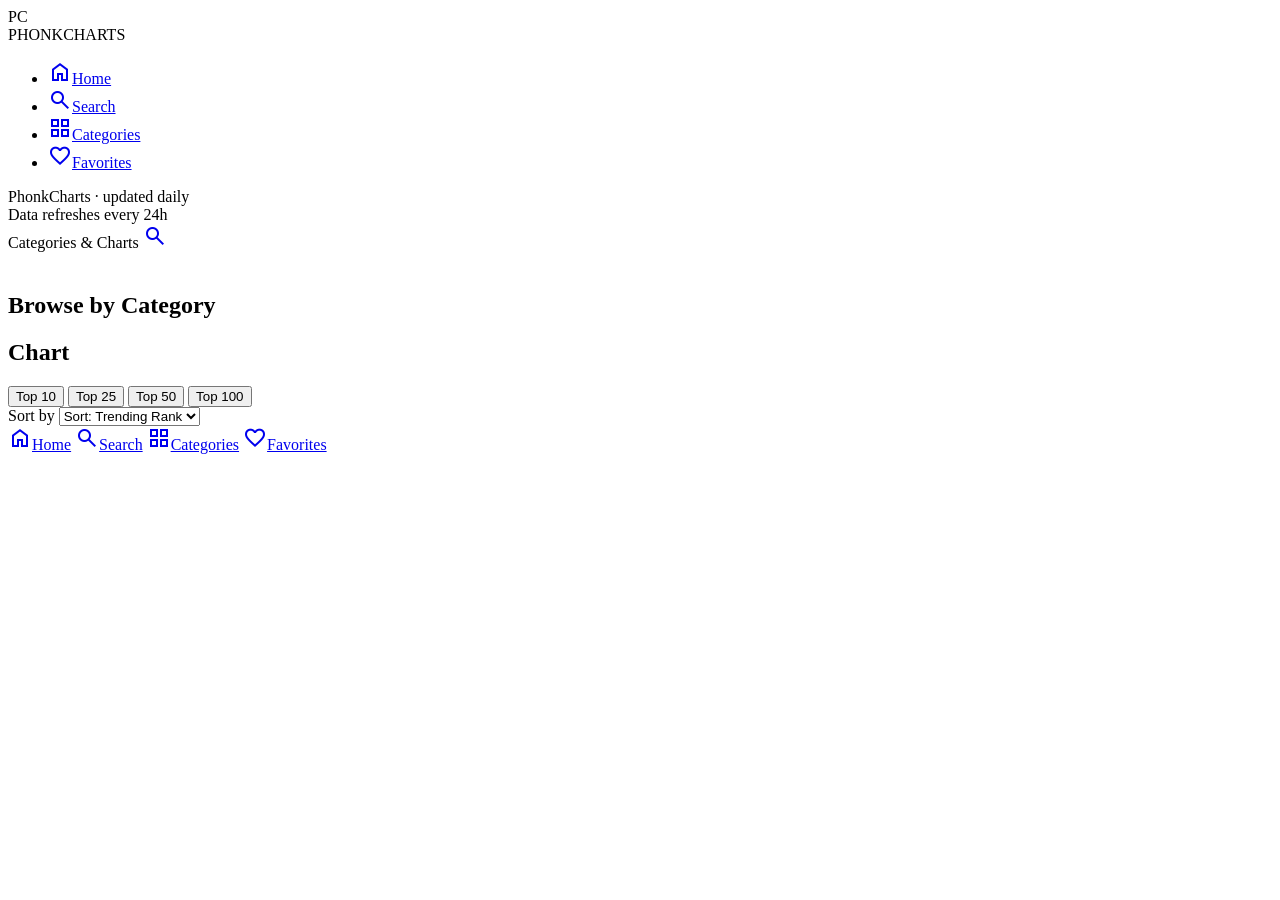
==== categories.html @ aa0d4f7c "Add files via upload" ====
<!DOCTYPE html>
<html lang="en">
<head>
<meta charset="UTF-8" />
<meta name="viewport" content="width=device-width, initial-scale=1, viewport-fit=cover" />
<title>Categories & Charts — PhonkCharts</title>
<meta name="description" content="Browse phonk, drift, sigma, luxury and more categories, or view the Top 10/25/50/100 trending charts." />
<link rel="canonical" href="https://kon41.github.io/phonkcharts/categories.html" />
<meta name="theme-color" content="#0a0a0f" />
<link rel="manifest" href="manifest.json" />
<link rel="icon" href="assets/icons/icon-192.png" />
<link rel="apple-touch-icon" href="assets/icons/icon-192.png" />
<link rel="preconnect" href="https://fonts.googleapis.com" />
<link rel="preconnect" href="https://fonts.gstatic.com" crossorigin />
<link href="https://fonts.googleapis.com/css2?family=Bebas+Neue&family=Inter:wght@400;500;600;700;800&family=Space+Mono:wght@400;700&display=swap" rel="stylesheet" />
<link rel="stylesheet" href="https://fonts.googleapis.com/css2?family=Material+Symbols+Outlined:opsz,wght,FILL,GRAD@20,400,0,0" />
<link rel="stylesheet" href="css/style.css" />
</head>
<body>
<div class="app-shell">
  <aside class="sidebar" aria-label="Main navigation">
    <div class="brand"><div class="brand__mark">PC</div><div class="brand__name">PHONK<span>CHARTS</span></div></div>
    <ul class="nav-list">
      <li><a class="nav-link" data-nav="home" href="index.html"><span class="material-symbols-outlined">home</span>Home</a></li>
      <li><a class="nav-link" data-nav="search" href="search.html"><span class="material-symbols-outlined">search</span>Search</a></li>
      <li><a class="nav-link active" data-nav="categories" href="categories.html"><span class="material-symbols-outlined">grid_view</span>Categories</a></li>
      <li><a class="nav-link" data-nav="favorites" href="favorites.html"><span class="material-symbols-outlined">favorite</span>Favorites</a></li>
    </ul>
    <div class="sidebar-foot">PhonkCharts · updated daily<br />Data refreshes every 24h</div>
  </aside>

  <main class="main">
    <header class="topbar">
      <span class="topbar__title">Categories & Charts</span>
      <a href="search.html" class="icon-btn" aria-label="Search"><span class="material-symbols-outlined">search</span></a>
    </header>

    <section class="section" style="padding-top:20px;">
      <div class="section__head"><h2 class="section__title">Browse by Category</h2></div>
      <div class="chip-row" id="category-chips"></div>
    </section>

    <section class="section">
      <div class="section__head">
        <h2 class="section__title" id="chart-heading">Chart</h2>
        <div class="tab-group" id="chart-tabs" role="tablist" aria-label="Chart size">
          <button data-size="10" role="tab" aria-selected="false">Top 10</button>
          <button class="active" data-size="25" role="tab" aria-selected="true">Top 25</button>
          <button data-size="50" role="tab" aria-selected="false">Top 50</button>
          <button data-size="100" role="tab" aria-selected="false">Top 100</button>
        </div>
      </div>

      <div class="toolbar">
        <label for="sort-select" class="visually-hidden">Sort by</label>
        <select id="sort-select" class="select">
          <option value="rank">Sort: Trending Rank</option>
          <option value="popularity">Sort: Popularity</option>
          <option value="newest">Sort: Newest</option>
        </select>
        <button class="chip" id="clear-category" style="display:none;">✕ Clear category filter</button>
      </div>

      <div id="chart-list"></div>
    </section>
  </main>
</div>

<nav class="bottom-nav" aria-label="Mobile navigation">
  <a data-nav="home" href="index.html"><span class="material-symbols-outlined">home</span>Home</a>
  <a data-nav="search" href="search.html"><span class="material-symbols-outlined">search</span>Search</a>
  <a data-nav="categories" href="categories.html" class="active"><span class="material-symbols-outlined">grid_view</span>Categories</a>
  <a data-nav="favorites" href="favorites.html"><span class="material-symbols-outlined">favorite</span>Favorites</a>
</nav>

<script type="module" src="js/categories.js"></script>
</body>
</html>
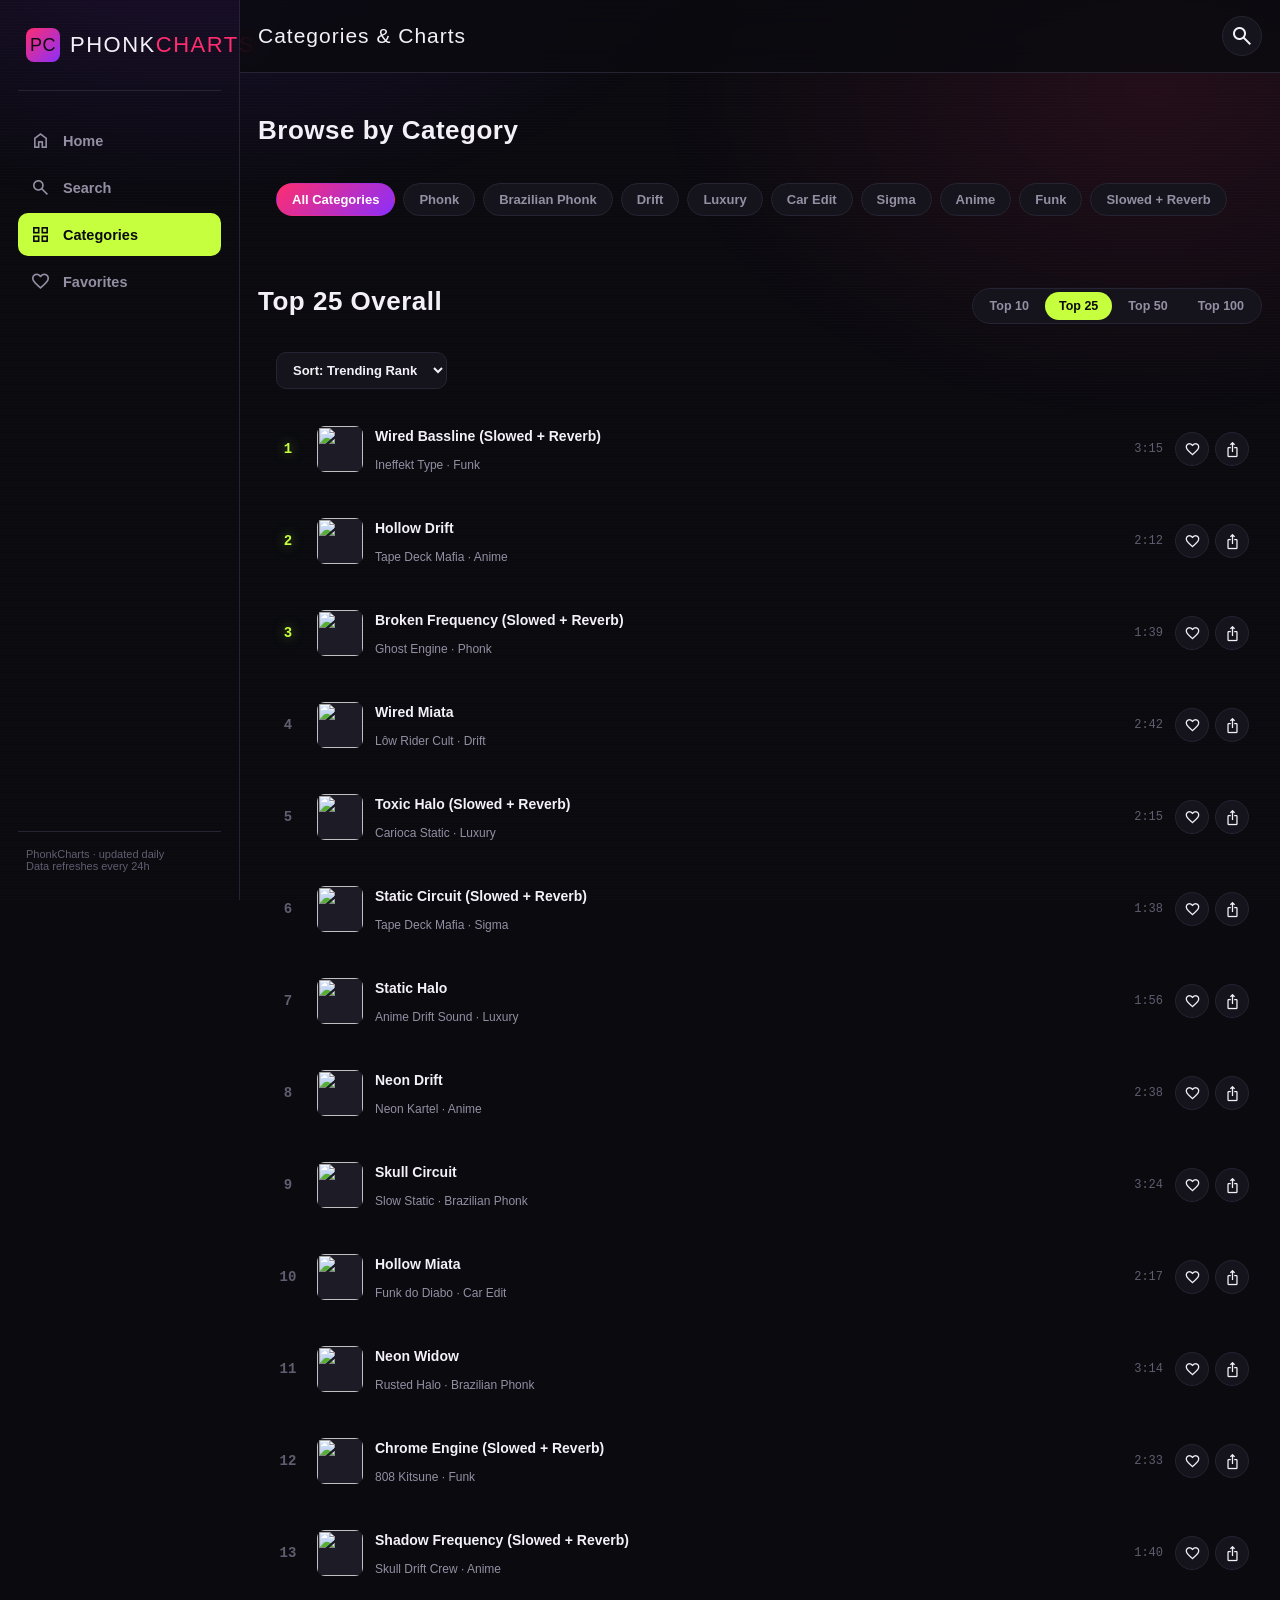
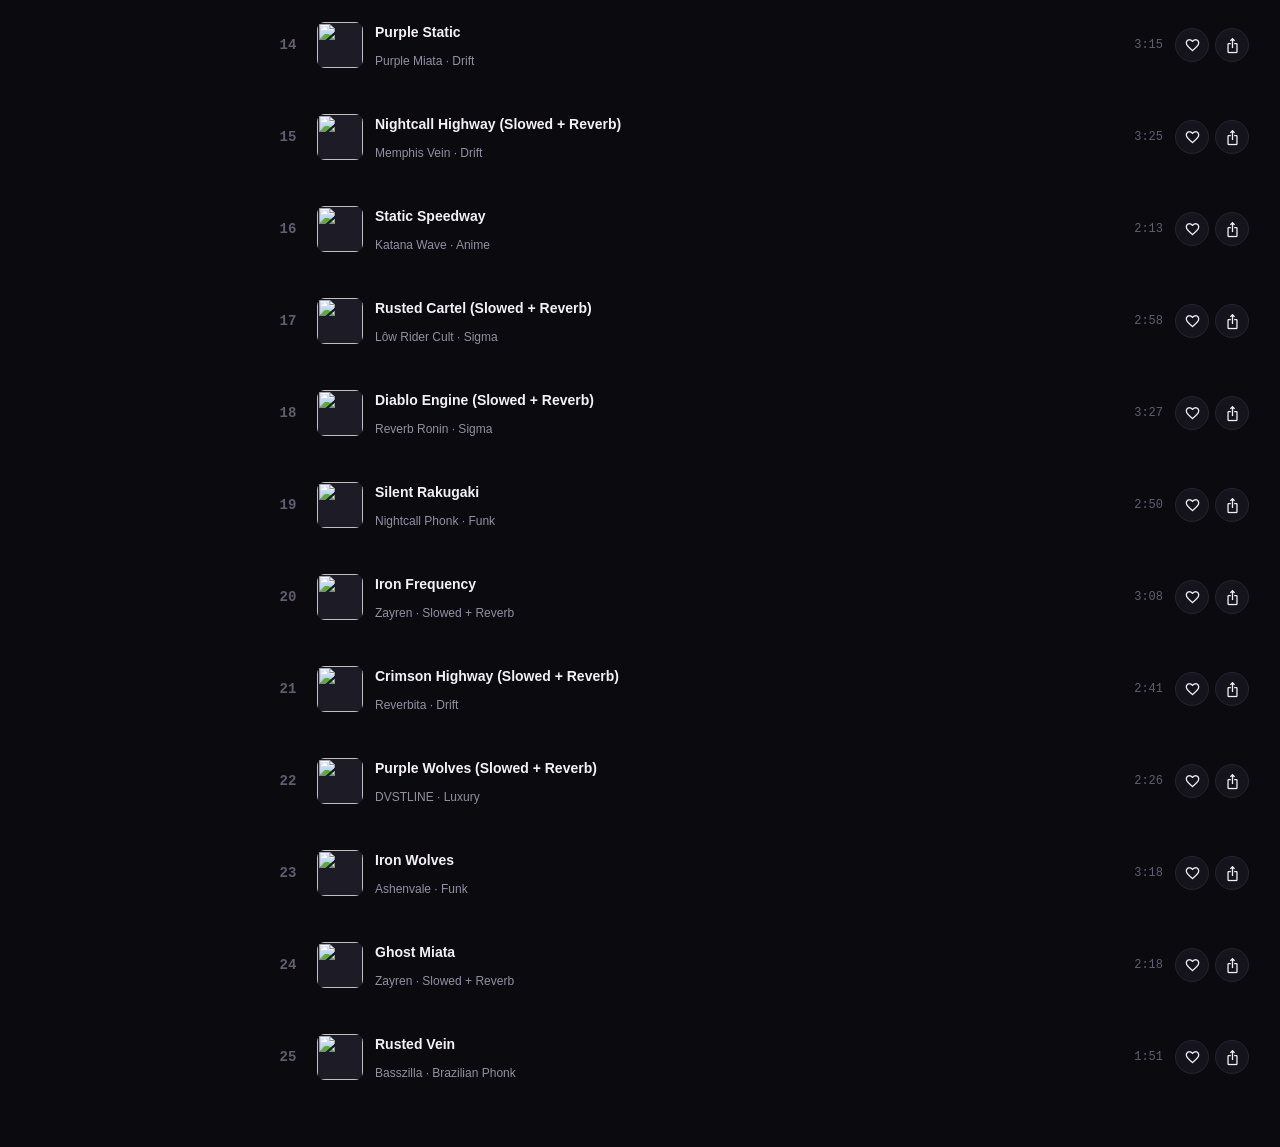
==== commit fe67f66c: "Add files via upload" ====
--- a/categories.html
+++ b/categories.html
@@ -8,13 +8,13 @@
 <link rel="canonical" href="https://kon41.github.io/phonkcharts/categories.html" />
 <meta name="theme-color" content="#0a0a0f" />
 <link rel="manifest" href="manifest.json" />
-<link rel="icon" href="assets/icons/icon-192.png" />
-<link rel="apple-touch-icon" href="assets/icons/icon-192.png" />
+<link rel="icon" href="icon-192.png" />
+<link rel="apple-touch-icon" href="icon-192.png" />
 <link rel="preconnect" href="https://fonts.googleapis.com" />
 <link rel="preconnect" href="https://fonts.gstatic.com" crossorigin />
 <link href="https://fonts.googleapis.com/css2?family=Bebas+Neue&family=Inter:wght@400;500;600;700;800&family=Space+Mono:wght@400;700&display=swap" rel="stylesheet" />
 <link rel="stylesheet" href="https://fonts.googleapis.com/css2?family=Material+Symbols+Outlined:opsz,wght,FILL,GRAD@20,400,0,0" />
-<link rel="stylesheet" href="css/style.css" />
+<link rel="stylesheet" href="style.css" />
 </head>
 <body>
 <div class="app-shell">
@@ -73,6 +73,6 @@
   <a data-nav="favorites" href="favorites.html"><span class="material-symbols-outlined">favorite</span>Favorites</a>
 </nav>
 
-<script type="module" src="js/categories.js"></script>
+<script type="module" src="categories.js"></script>
 </body>
 </html>
--- a/style.css
+++ b/style.css
@@ -0,0 +1,799 @@
+/* =========================================================================
+   PhonkCharts — Design System
+   Aesthetic: Brazilian phonk / drift car culture / VHS mixtape.
+   Palette:
+     --void        #0A0A0F  base background
+     --elevated    #15141C  cards/surfaces
+     --elevated-2  #1D1B26  hover surfaces
+     --magenta     #FF2D6F  primary neon (cassette-red-pink)
+     --violet      #8B2FFB  secondary neon
+     --acid        #C6FF3D  rank/trending accent (tachometer green)
+     --ink         #F3F1F7  primary text
+     --ink-dim     #948FA3  secondary text
+     --line        #262432  hairline borders
+   Type: 'Bebas Neue' (display/ranks), 'Inter' (body), 'Space Mono' (data/duration/rank digits)
+   Signature: the "tape reel" rank dial + scanline glitch sweep on hover.
+   ========================================================================= */
+
+:root {
+  --void: #0a0a0f;
+  --elevated: #15141c;
+  --elevated-2: #1d1b26;
+  --magenta: #ff2d6f;
+  --magenta-dim: #ff2d6f33;
+  --violet: #8b2ffb;
+  --violet-dim: #8b2ffb33;
+  --acid: #c6ff3d;
+  --ink: #f3f1f7;
+  --ink-dim: #948fa3;
+  --ink-faint: #625d70;
+  --line: #262432;
+  --radius-s: 10px;
+  --radius-m: 16px;
+  --radius-l: 24px;
+  --nav-h: 68px;
+  --sidebar-w: 240px;
+  --shadow-glow: 0 0 0 1px var(--line), 0 12px 32px -12px rgba(255, 45, 111, 0.25);
+}
+
+* { box-sizing: border-box; }
+
+html, body {
+  margin: 0;
+  padding: 0;
+  background: var(--void);
+  color: var(--ink);
+  font-family: 'Inter', -apple-system, BlinkMacSystemFont, 'Segoe UI', sans-serif;
+  -webkit-font-smoothing: antialiased;
+  scroll-behavior: smooth;
+}
+
+@media (prefers-reduced-motion: reduce) {
+  html { scroll-behavior: auto; }
+  *, *::before, *::after { animation-duration: 0.001ms !important; transition-duration: 0.001ms !important; }
+}
+
+img { max-width: 100%; display: block; }
+a { color: inherit; text-decoration: none; }
+button { font-family: inherit; cursor: pointer; }
+
+/* ---------- Ambient background texture: faint scanlines + grain ---------- */
+body::before {
+  content: "";
+  position: fixed;
+  inset: 0;
+  pointer-events: none;
+  z-index: 0;
+  background:
+    repeating-linear-gradient(0deg, rgba(255, 255, 255, 0.012) 0px, rgba(255, 255, 255, 0.012) 1px, transparent 1px, transparent 3px),
+    radial-gradient(ellipse 900px 500px at 15% -10%, rgba(139, 47, 251, 0.14), transparent 60%),
+    radial-gradient(ellipse 900px 600px at 90% 10%, rgba(255, 45, 111, 0.10), transparent 55%);
+}
+
+/* ---------- App shell ---------- */
+.app-shell {
+  position: relative;
+  z-index: 1;
+  display: flex;
+  min-height: 100vh;
+}
+
+/* ---------- Desktop sidebar ---------- */
+.sidebar {
+  width: var(--sidebar-w);
+  flex-shrink: 0;
+  display: none;
+  flex-direction: column;
+  padding: 28px 18px;
+  border-right: 1px solid var(--line);
+  position: sticky;
+  top: 0;
+  height: 100vh;
+}
+
+@media (min-width: 900px) {
+  .sidebar { display: flex; }
+}
+
+.brand {
+  display: flex;
+  align-items: center;
+  gap: 10px;
+  padding: 0 8px 28px;
+  margin-bottom: 8px;
+  border-bottom: 1px solid var(--line);
+}
+
+.brand__mark {
+  width: 34px;
+  height: 34px;
+  border-radius: 8px;
+  background: linear-gradient(135deg, var(--magenta), var(--violet));
+  display: flex;
+  align-items: center;
+  justify-content: center;
+  font-family: 'Bebas Neue', sans-serif;
+  font-size: 18px;
+  letter-spacing: 0.5px;
+  color: var(--void);
+  flex-shrink: 0;
+}
+
+.brand__name {
+  font-family: 'Bebas Neue', sans-serif;
+  font-size: 22px;
+  letter-spacing: 1.5px;
+}
+
+.brand__name span { color: var(--magenta); }
+
+.nav-list {
+  list-style: none;
+  margin: 20px 0 0;
+  padding: 0;
+  display: flex;
+  flex-direction: column;
+  gap: 4px;
+}
+
+.nav-link {
+  display: flex;
+  align-items: center;
+  gap: 12px;
+  padding: 11px 12px;
+  border-radius: var(--radius-s);
+  color: var(--ink-dim);
+  font-size: 14.5px;
+  font-weight: 600;
+  transition: background 0.15s ease, color 0.15s ease;
+}
+
+.nav-link .material-symbols-outlined { font-size: 21px; }
+
+.nav-link:hover { color: var(--ink); background: var(--elevated); }
+
+.nav-link.active {
+  color: var(--void);
+  background: var(--acid);
+}
+
+.sidebar-foot {
+  margin-top: auto;
+  padding: 12px 8px 0;
+  font-size: 11px;
+  color: var(--ink-faint);
+  border-top: 1px solid var(--line);
+  padding-top: 16px;
+}
+
+/* ---------- Main column ---------- */
+.main {
+  flex: 1;
+  min-width: 0;
+  padding-bottom: calc(var(--nav-h) + 24px);
+}
+
+@media (min-width: 900px) {
+  .main { padding-bottom: 40px; }
+}
+
+/* ---------- Sticky top bar (mobile + desktop) ---------- */
+.topbar {
+  position: sticky;
+  top: 0;
+  z-index: 20;
+  display: flex;
+  align-items: center;
+  justify-content: space-between;
+  gap: 12px;
+  padding: 16px 18px;
+  background: rgba(10, 10, 15, 0.82);
+  backdrop-filter: blur(14px);
+  -webkit-backdrop-filter: blur(14px);
+  border-bottom: 1px solid var(--line);
+}
+
+.topbar__title {
+  font-family: 'Bebas Neue', sans-serif;
+  font-size: 21px;
+  letter-spacing: 1px;
+}
+
+.topbar__title-mobile-mark {
+  display: inline-flex;
+  align-items: center;
+  gap: 8px;
+}
+
+@media (min-width: 900px) {
+  .topbar__title-mobile-mark .brand__mark { display: none; }
+}
+
+.icon-btn {
+  width: 40px;
+  height: 40px;
+  border-radius: 50%;
+  border: 1px solid var(--line);
+  background: var(--elevated);
+  color: var(--ink);
+  display: flex;
+  align-items: center;
+  justify-content: center;
+  transition: border-color 0.15s ease, transform 0.15s ease;
+}
+
+.icon-btn:hover { border-color: var(--magenta); transform: translateY(-1px); }
+.icon-btn:active { transform: translateY(0); }
+
+/* ---------- Search bar ---------- */
+.search-bar {
+  display: flex;
+  align-items: center;
+  gap: 10px;
+  background: var(--elevated);
+  border: 1px solid var(--line);
+  border-radius: 999px;
+  padding: 10px 16px;
+  flex: 1;
+  max-width: 480px;
+}
+
+.search-bar input {
+  flex: 1;
+  background: transparent;
+  border: none;
+  outline: none;
+  color: var(--ink);
+  font-size: 14.5px;
+  font-family: inherit;
+}
+
+.search-bar input::placeholder { color: var(--ink-faint); }
+.search-bar .material-symbols-outlined { color: var(--ink-faint); font-size: 20px; }
+
+/* ---------- Section headers ---------- */
+.section {
+  padding: 28px 18px 4px;
+}
+
+.section__head {
+  display: flex;
+  align-items: baseline;
+  justify-content: space-between;
+  margin-bottom: 14px;
+}
+
+.section__title {
+  font-family: 'Bebas Neue', sans-serif;
+  font-size: 26px;
+  letter-spacing: 0.5px;
+  display: flex;
+  align-items: center;
+  gap: 10px;
+}
+
+.section__title .dot { width: 8px; height: 8px; border-radius: 50%; background: var(--acid); box-shadow: 0 0 10px var(--acid); }
+
+.section__link {
+  font-size: 13px;
+  font-weight: 600;
+  color: var(--ink-dim);
+  display: flex;
+  align-items: center;
+  gap: 2px;
+}
+
+.section__link:hover { color: var(--magenta); }
+
+/* ---------- Horizontal rail ---------- */
+.rail {
+  display: flex;
+  gap: 14px;
+  overflow-x: auto;
+  padding: 4px 2px 14px;
+  scroll-snap-type: x proximity;
+}
+
+.rail::-webkit-scrollbar { height: 6px; }
+.rail::-webkit-scrollbar-thumb { background: var(--line); border-radius: 3px; }
+
+/* ---------- Song card (rail item) ---------- */
+.song-card {
+  position: relative;
+  flex: 0 0 168px;
+  scroll-snap-align: start;
+  background: var(--elevated);
+  border: 1px solid var(--line);
+  border-radius: var(--radius-m);
+  overflow: hidden;
+  transition: transform 0.2s ease, box-shadow 0.2s ease, border-color 0.2s ease;
+  cursor: pointer;
+}
+
+.song-card:hover {
+  transform: translateY(-4px);
+  border-color: var(--magenta-dim);
+  box-shadow: var(--shadow-glow);
+}
+
+.song-card__art {
+  position: relative;
+  aspect-ratio: 1 / 1;
+  overflow: hidden;
+  background: var(--elevated-2);
+}
+
+.song-card__art img {
+  width: 100%;
+  height: 100%;
+  object-fit: cover;
+  transition: transform 0.35s ease, filter 0.35s ease;
+}
+
+.song-card:hover .song-card__art img { transform: scale(1.06); }
+
+/* VHS scanline sweep on hover — the signature micro-interaction */
+.song-card__art::after {
+  content: "";
+  position: absolute;
+  inset: 0;
+  background: linear-gradient(180deg, transparent 0%, rgba(255, 45, 111, 0.0) 48%, rgba(255, 45, 111, 0.35) 50%, rgba(255, 45, 111, 0.0) 52%, transparent 100%);
+  transform: translateY(-120%);
+  transition: transform 0.5s ease;
+  mix-blend-mode: screen;
+}
+
+.song-card:hover .song-card__art::after { transform: translateY(120%); }
+
+.song-card__rank {
+  position: absolute;
+  top: 8px;
+  left: 8px;
+  font-family: 'Space Mono', monospace;
+  font-size: 12px;
+  font-weight: 700;
+  background: rgba(10, 10, 15, 0.75);
+  backdrop-filter: blur(4px);
+  color: var(--acid);
+  padding: 3px 7px;
+  border-radius: 6px;
+  border: 1px solid rgba(198, 255, 61, 0.35);
+}
+
+.song-card__badge {
+  position: absolute;
+  top: 8px;
+  right: 8px;
+  font-size: 9.5px;
+  font-weight: 800;
+  letter-spacing: 0.6px;
+  text-transform: uppercase;
+  background: linear-gradient(135deg, var(--magenta), var(--violet));
+  color: #fff;
+  padding: 3px 7px;
+  border-radius: 6px;
+}
+
+.song-card__play {
+  position: absolute;
+  bottom: 8px;
+  right: 8px;
+  width: 34px;
+  height: 34px;
+  border-radius: 50%;
+  background: var(--acid);
+  color: var(--void);
+  display: flex;
+  align-items: center;
+  justify-content: center;
+  opacity: 0;
+  transform: translateY(6px) scale(0.9);
+  transition: opacity 0.2s ease, transform 0.2s ease;
+  border: none;
+}
+
+.song-card:hover .song-card__play,
+.song-card:focus-within .song-card__play { opacity: 1; transform: translateY(0) scale(1); }
+
+.song-card__play .material-symbols-outlined { font-size: 18px; }
+
+.song-card__body { padding: 10px 11px 12px; }
+
+.song-card__title {
+  font-size: 13.5px;
+  font-weight: 700;
+  line-height: 1.25;
+  margin: 0 0 3px;
+  white-space: nowrap;
+  overflow: hidden;
+  text-overflow: ellipsis;
+}
+
+.song-card__artist {
+  font-size: 12px;
+  color: var(--ink-dim);
+  white-space: nowrap;
+  overflow: hidden;
+  text-overflow: ellipsis;
+}
+
+.song-card__cat {
+  display: inline-block;
+  margin-top: 6px;
+  font-size: 10px;
+  font-weight: 700;
+  color: var(--violet);
+  text-transform: uppercase;
+  letter-spacing: 0.5px;
+}
+
+/* ---------- Grid of cards (search / category / chart pages) ---------- */
+.grid {
+  display: grid;
+  grid-template-columns: repeat(auto-fill, minmax(150px, 1fr));
+  gap: 14px;
+  padding: 4px 18px 28px;
+}
+
+/* ---------- List row (charts / favorites list mode) ---------- */
+.song-row {
+  display: grid;
+  grid-template-columns: 34px 46px 1fr auto auto;
+  align-items: center;
+  gap: 12px;
+  padding: 10px 12px;
+  border-radius: var(--radius-s);
+  border: 1px solid transparent;
+  transition: background 0.15s ease, border-color 0.15s ease;
+  cursor: pointer;
+}
+
+.song-row:hover { background: var(--elevated); border-color: var(--line); }
+
+.song-row__rank {
+  font-family: 'Space Mono', monospace;
+  font-weight: 700;
+  color: var(--ink-faint);
+  text-align: center;
+  font-size: 14px;
+}
+
+.song-row__rank--top { color: var(--acid); text-shadow: 0 0 12px rgba(198, 255, 61, 0.5); }
+
+.song-row__art { width: 46px; height: 46px; border-radius: 8px; overflow: hidden; background: var(--elevated-2); }
+.song-row__art img { width: 100%; height: 100%; object-fit: cover; }
+
+.song-row__meta { min-width: 0; }
+.song-row__title { font-size: 14px; font-weight: 700; white-space: nowrap; overflow: hidden; text-overflow: ellipsis; }
+.song-row__sub { font-size: 12px; color: var(--ink-dim); white-space: nowrap; overflow: hidden; text-overflow: ellipsis; }
+
+.song-row__dur { font-family: 'Space Mono', monospace; font-size: 12px; color: var(--ink-faint); }
+
+.song-row__actions { display: flex; gap: 6px; }
+
+/* ---------- Chip / filter bar ---------- */
+.chip-row {
+  display: flex;
+  gap: 8px;
+  overflow-x: auto;
+  padding: 2px 18px 16px;
+}
+
+.chip-row::-webkit-scrollbar { display: none; }
+
+.chip {
+  flex-shrink: 0;
+  padding: 8px 15px;
+  border-radius: 999px;
+  border: 1px solid var(--line);
+  background: var(--elevated);
+  color: var(--ink-dim);
+  font-size: 13px;
+  font-weight: 600;
+  white-space: nowrap;
+  transition: all 0.15s ease;
+}
+
+.chip:hover { border-color: var(--magenta-dim); color: var(--ink); }
+
+.chip.active {
+  background: linear-gradient(135deg, var(--magenta), var(--violet));
+  border-color: transparent;
+  color: #fff;
+}
+
+/* ---------- Buttons ---------- */
+.btn {
+  display: inline-flex;
+  align-items: center;
+  justify-content: center;
+  gap: 8px;
+  padding: 11px 18px;
+  border-radius: 999px;
+  border: none;
+  font-size: 13.5px;
+  font-weight: 700;
+  transition: transform 0.15s ease, box-shadow 0.15s ease, opacity 0.15s ease;
+}
+
+.btn:active { transform: scale(0.97); }
+.btn[disabled] { opacity: 0.4; cursor: not-allowed; }
+
+.btn--primary {
+  background: linear-gradient(135deg, var(--magenta), var(--violet));
+  color: #fff;
+  box-shadow: 0 8px 24px -8px rgba(255, 45, 111, 0.55);
+}
+
+.btn--primary:hover:not([disabled]) { box-shadow: 0 10px 28px -6px rgba(255, 45, 111, 0.7); }
+
+.btn--ghost {
+  background: var(--elevated);
+  border: 1px solid var(--line);
+  color: var(--ink);
+}
+
+.btn--ghost:hover { border-color: var(--violet); }
+
+.btn--sm { padding: 8px 14px; font-size: 12.5px; }
+
+.btn--icon {
+  width: 40px;
+  height: 40px;
+  padding: 0;
+  border-radius: 50%;
+  background: var(--elevated);
+  border: 1px solid var(--line);
+  color: var(--ink);
+}
+
+.btn--icon:hover { border-color: var(--magenta); }
+.btn--icon.is-active { background: var(--magenta); border-color: var(--magenta); color: #fff; }
+
+/* ---------- Bottom nav (mobile) ---------- */
+.bottom-nav {
+  position: fixed;
+  left: 0;
+  right: 0;
+  bottom: 0;
+  height: var(--nav-h);
+  display: flex;
+  align-items: center;
+  justify-content: space-around;
+  background: rgba(21, 20, 28, 0.92);
+  backdrop-filter: blur(16px);
+  -webkit-backdrop-filter: blur(16px);
+  border-top: 1px solid var(--line);
+  z-index: 30;
+}
+
+@media (min-width: 900px) { .bottom-nav { display: none; } }
+
+.bottom-nav a {
+  display: flex;
+  flex-direction: column;
+  align-items: center;
+  gap: 3px;
+  font-size: 10px;
+  font-weight: 700;
+  color: var(--ink-faint);
+  padding: 6px 10px;
+}
+
+.bottom-nav a.active { color: var(--acid); }
+.bottom-nav .material-symbols-outlined { font-size: 22px; }
+
+/* ---------- Skeleton / shimmer loading ---------- */
+.skel {
+  background: linear-gradient(100deg, var(--elevated) 30%, var(--elevated-2) 50%, var(--elevated) 70%);
+  background-size: 200% 100%;
+  animation: shimmer 1.4s ease-in-out infinite;
+  border-radius: var(--radius-m);
+}
+
+@keyframes shimmer {
+  0% { background-position: 200% 0; }
+  100% { background-position: -200% 0; }
+}
+
+.skel-card { flex: 0 0 168px; height: 236px; border-radius: var(--radius-m); }
+.skel-row { height: 62px; border-radius: var(--radius-s); margin-bottom: 8px; }
+
+/* ---------- Empty state ---------- */
+.empty {
+  text-align: center;
+  padding: 60px 24px;
+  color: var(--ink-dim);
+}
+
+.empty .material-symbols-outlined { font-size: 44px; color: var(--ink-faint); margin-bottom: 10px; }
+.empty p { margin: 4px 0 0; font-size: 13.5px; }
+.empty h3 { font-family: 'Bebas Neue', sans-serif; letter-spacing: 0.5px; font-size: 20px; color: var(--ink); margin: 0; }
+
+/* ---------- Toast ---------- */
+.toast {
+  position: fixed;
+  bottom: calc(var(--nav-h) + 16px);
+  left: 50%;
+  transform: translateX(-50%) translateY(20px);
+  background: var(--elevated-2);
+  border: 1px solid var(--line);
+  color: var(--ink);
+  padding: 12px 20px;
+  border-radius: 999px;
+  font-size: 13px;
+  font-weight: 600;
+  opacity: 0;
+  pointer-events: none;
+  transition: opacity 0.25s ease, transform 0.25s ease;
+  z-index: 100;
+  box-shadow: 0 10px 30px -8px rgba(0, 0, 0, 0.6);
+  white-space: nowrap;
+}
+
+@media (min-width: 900px) { .toast { bottom: 24px; } }
+
+.toast.show { opacity: 1; transform: translateX(-50%) translateY(0); }
+
+/* ---------- Install banner ---------- */
+.install-banner {
+  margin: 0 18px 8px;
+  padding: 14px 16px;
+  border-radius: var(--radius-m);
+  background: linear-gradient(135deg, rgba(255, 45, 111, 0.16), rgba(139, 47, 251, 0.16));
+  border: 1px solid var(--magenta-dim);
+  display: flex;
+  align-items: center;
+  gap: 12px;
+  display: none;
+}
+
+.install-banner.show { display: flex; }
+.install-banner__text { flex: 1; font-size: 12.5px; color: var(--ink-dim); }
+.install-banner__text strong { display: block; color: var(--ink); font-size: 14px; margin-bottom: 2px; }
+
+/* ---------- Utility ---------- */
+.container { max-width: 1200px; margin: 0 auto; }
+.visually-hidden { position: absolute; width: 1px; height: 1px; overflow: hidden; clip: rect(0 0 0 0); white-space: nowrap; }
+
+:focus-visible {
+  outline: 2px solid var(--acid);
+  outline-offset: 2px;
+  border-radius: 4px;
+}
+
+/* ---------- Song detail page ---------- */
+.detail-hero {
+  position: relative;
+  padding: 32px 18px 24px;
+  display: flex;
+  flex-direction: column;
+  align-items: center;
+  text-align: center;
+  gap: 16px;
+}
+
+.detail-hero__art {
+  width: 220px;
+  height: 220px;
+  border-radius: var(--radius-l);
+  overflow: hidden;
+  box-shadow: 0 24px 60px -20px rgba(255, 45, 111, 0.4);
+  border: 1px solid var(--line);
+}
+
+.detail-hero__art img { width: 100%; height: 100%; object-fit: cover; }
+
+.detail-hero__title { font-family: 'Bebas Neue', sans-serif; font-size: 30px; letter-spacing: 0.5px; margin: 0; }
+.detail-hero__artist { color: var(--ink-dim); font-size: 15px; margin: 2px 0 0; }
+
+.detail-stats {
+  display: flex;
+  gap: 10px;
+  flex-wrap: wrap;
+  justify-content: center;
+  margin: 4px 0;
+}
+
+.stat-pill {
+  background: var(--elevated);
+  border: 1px solid var(--line);
+  border-radius: 999px;
+  padding: 7px 13px;
+  font-size: 11.5px;
+  color: var(--ink-dim);
+  display: flex;
+  align-items: center;
+  gap: 6px;
+}
+
+.stat-pill .material-symbols-outlined { font-size: 15px; color: var(--acid); }
+
+.detail-actions { display: flex; gap: 10px; flex-wrap: wrap; justify-content: center; }
+
+.popularity-bar {
+  width: 100%;
+  max-width: 320px;
+  height: 8px;
+  border-radius: 999px;
+  background: var(--elevated);
+  border: 1px solid var(--line);
+  overflow: hidden;
+}
+
+.popularity-bar__fill {
+  height: 100%;
+  background: linear-gradient(90deg, var(--violet), var(--magenta), var(--acid));
+}
+
+.external-links {
+  display: grid;
+  grid-template-columns: repeat(auto-fit, minmax(140px, 1fr));
+  gap: 10px;
+  padding: 0 18px 32px;
+  max-width: 480px;
+  margin: 0 auto;
+  width: 100%;
+}
+
+.ext-link {
+  display: flex;
+  align-items: center;
+  gap: 10px;
+  padding: 13px 14px;
+  background: var(--elevated);
+  border: 1px solid var(--line);
+  border-radius: var(--radius-s);
+  font-size: 13px;
+  font-weight: 700;
+}
+
+.ext-link:hover { border-color: var(--magenta-dim); }
+.ext-link .material-symbols-outlined { color: var(--magenta); }
+
+/* ---------- Sort/filter bar ---------- */
+.toolbar {
+  display: flex;
+  align-items: center;
+  gap: 10px;
+  padding: 0 18px 14px;
+  flex-wrap: wrap;
+}
+
+.select {
+  background: var(--elevated);
+  border: 1px solid var(--line);
+  color: var(--ink);
+  border-radius: var(--radius-s);
+  padding: 9px 12px;
+  font-size: 13px;
+  font-weight: 600;
+}
+
+/* ---------- Tab pill group (chart Top 10/25/50/100, trending Today/Week/Month) ---------- */
+.tab-group {
+  display: inline-flex;
+  background: var(--elevated);
+  border: 1px solid var(--line);
+  border-radius: 999px;
+  padding: 3px;
+  gap: 2px;
+}
+
+.tab-group button {
+  border: none;
+  background: transparent;
+  color: var(--ink-dim);
+  font-size: 12.5px;
+  font-weight: 700;
+  padding: 7px 14px;
+  border-radius: 999px;
+  transition: all 0.15s ease;
+}
+
+.tab-group button.active { background: var(--acid); color: var(--void); }
+
+/* ---------- Page title bar (non-home pages) ---------- */
+.page-head { padding: 22px 18px 4px; }
+.page-head h1 { font-family: 'Bebas Neue', sans-serif; font-size: 28px; letter-spacing: 0.5px; margin: 0 0 4px; }
+.page-head p { color: var(--ink-dim); font-size: 13.5px; margin: 0; }
